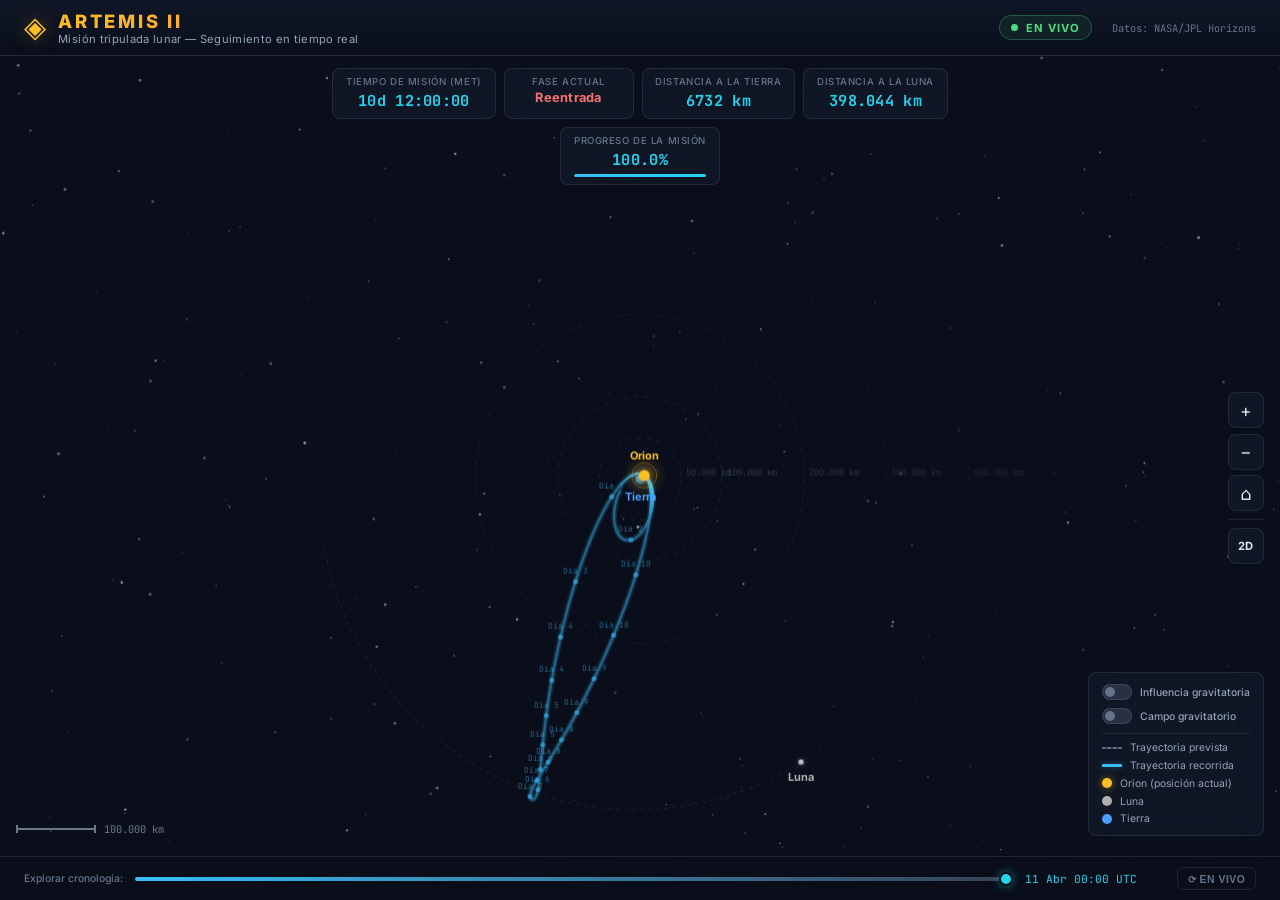
==== claude-antigravity/index.html @ 330163ac "refactor: move to claude-antigravity" ====
<!DOCTYPE html>
<html lang="es">
<head>
    <meta charset="UTF-8">
    <meta name="viewport" content="width=device-width, initial-scale=1.0">
    <title>Artemis II — Seguimiento en Tiempo Real</title>
    <meta name="description" content="Visualización a escala real de la trayectoria de la misión Artemis II alrededor de la Luna, con datos de telemetría del JPL Horizons de la NASA.">
    <link rel="preconnect" href="https://fonts.googleapis.com">
    <link href="https://fonts.googleapis.com/css2?family=Inter:wght@300;400;500;600;700;800;900&family=JetBrains+Mono:wght@400;500&display=swap" rel="stylesheet">
    <link rel="stylesheet" href="style.css">
</head>
<body>
    <div id="app">
        <!-- Header -->
        <header id="header">
            <div class="header-left">
                <div class="mission-badge">
                    <span class="badge-icon">◈</span>
                    <div>
                        <h1>ARTEMIS II</h1>
                        <p class="subtitle">Misión tripulada lunar — Seguimiento en tiempo real</p>
                    </div>
                </div>
            </div>
            <div class="header-right">
                <div class="live-indicator" id="liveIndicator">
                    <span class="live-dot"></span>
                    <span>EN VIVO</span>
                </div>
                <div class="data-source">
                    Datos: NASA/JPL Horizons
                </div>
            </div>
        </header>

        <!-- Main visualization -->
        <main id="main">
            <canvas id="trajectoryCanvas"></canvas>
            
            <!-- Info overlay -->
            <div id="infoPanel" class="info-panel">
                <div class="info-row">
                    <div class="info-card" id="cardMET">
                        <span class="info-label">Tiempo de misión (MET)</span>
                        <span class="info-value" id="metValue">--:--:--</span>
                    </div>
                    <div class="info-card" id="cardPhase">
                        <span class="info-label">Fase actual</span>
                        <span class="info-value phase-value" id="phaseValue">—</span>
                    </div>
                    <div class="info-card" id="cardDistEarth">
                        <span class="info-label">Distancia a la Tierra</span>
                        <span class="info-value" id="distEarthValue">— km</span>
                    </div>
                    <div class="info-card" id="cardDistMoon">
                        <span class="info-label">Distancia a la Luna</span>
                        <span class="info-value" id="distMoonValue">— km</span>
                    </div>
                    <div class="info-card" id="cardProgress">
                        <span class="info-label">Progreso de la misión</span>
                        <span class="info-value" id="progressValue">—%</span>
                        <div class="progress-bar">
                            <div class="progress-fill" id="progressFill"></div>
                        </div>
                    </div>
                </div>
            </div>
            
            <!-- Controls -->
            <div id="controls" class="controls">
                <button id="btnZoomIn" class="ctrl-btn" title="Acercar">+</button>
                <button id="btnZoomOut" class="ctrl-btn" title="Alejar">−</button>
                <button id="btnReset" class="ctrl-btn" title="Centrar">⌂</button>
                <div class="ctrl-separator"></div>
                <button id="btnToggle2D3D" class="ctrl-btn text-btn" title="Alternar vista">2D</button>
            </div>

            <!-- Scale indicator -->
            <div id="scaleIndicator" class="scale-indicator">
                <div class="scale-bar"></div>
                <span id="scaleLabel">— km</span>
            </div>
            
            <!-- Legend -->
            <div id="legend" class="legend">
                <label class="legend-toggle" id="gravityToggle">
                    <input type="checkbox" id="chkGravity">
                    <span class="toggle-switch"></span>
                    <span class="toggle-label">Influencia gravitatoria</span>
                </label>
                <label class="legend-toggle" id="gravFieldToggle">
                    <input type="checkbox" id="chkGravField">
                    <span class="toggle-switch toggle-switch-warm"></span>
                    <span class="toggle-label">Campo gravitatorio</span>
                </label>
                <div class="legend-separator"></div>
                <div class="legend-item">
                    <span class="legend-line future"></span>
                    <span>Trayectoria prevista</span>
                </div>
                <div class="legend-item">
                    <span class="legend-line completed"></span>
                    <span>Trayectoria recorrida</span>
                </div>
                <div class="legend-item">
                    <span class="legend-dot orion"></span>
                    <span>Orion (posición actual)</span>
                </div>
                <div class="legend-item">
                    <span class="legend-dot moon-legend"></span>
                    <span>Luna</span>
                </div>
                <div class="legend-item">
                    <span class="legend-dot earth-legend"></span>
                    <span>Tierra</span>
                </div>
            </div>

            <!-- Time slider -->
            <div id="timeControl" class="time-control">
                <label for="timeSlider" class="time-label">Explorar cronología:</label>
                <input type="range" id="timeSlider" min="0" max="1000" value="0" step="1">
                <span id="timeDisplay" class="time-display">—</span>
                <button id="btnLive" class="btn-live" title="Volver al tiempo real">⟳ EN VIVO</button>
            </div>
        </main>
    </div>

    <script src="trajectory_data.js"></script>
    <script src="script.js"></script>
</body>
</html>
---- claude-antigravity/style.css ----
/* ===== Reset & Base ===== */
*, *::before, *::after {
    margin: 0;
    padding: 0;
    box-sizing: border-box;
}

:root {
    --bg-primary: #0a0e1a;
    --bg-secondary: #111827;
    --bg-card: rgba(17, 24, 39, 0.85);
    --bg-card-hover: rgba(30, 41, 59, 0.9);
    --text-primary: #e2e8f0;
    --text-secondary: #94a3b8;
    --text-muted: #64748b;
    --accent-blue: #38bdf8;
    --accent-cyan: #22d3ee;
    --accent-gold: #fbbf24;
    --accent-orange: #fb923c;
    --accent-green: #4ade80;
    --accent-red: #f87171;
    --accent-purple: #a78bfa;
    --earth-blue: #4a9eff;
    --moon-gray: #b0b0b0;
    --trajectory-future: rgba(100, 116, 139, 0.5);
    --trajectory-past: #38bdf8;
    --border-color: rgba(148, 163, 184, 0.15);
    --glow-blue: 0 0 20px rgba(56, 189, 248, 0.3);
    --glow-gold: 0 0 20px rgba(251, 191, 36, 0.3);
    --font-sans: 'Inter', system-ui, -apple-system, sans-serif;
    --font-mono: 'JetBrains Mono', 'Fira Code', monospace;
}

body {
    font-family: var(--font-sans);
    background: var(--bg-primary);
    color: var(--text-primary);
    overflow: hidden;
    height: 100vh;
    width: 100vw;
}

#app {
    display: flex;
    flex-direction: column;
    height: 100vh;
    width: 100vw;
}

/* ===== Header ===== */
header {
    display: flex;
    justify-content: space-between;
    align-items: center;
    padding: 0.6rem 1.5rem;
    background: linear-gradient(180deg, rgba(17, 24, 39, 0.95) 0%, rgba(10, 14, 26, 0.9) 100%);
    border-bottom: 1px solid var(--border-color);
    z-index: 100;
    backdrop-filter: blur(12px);
    flex-shrink: 0;
}

.mission-badge {
    display: flex;
    align-items: center;
    gap: 0.75rem;
}

.badge-icon {
    font-size: 1.8rem;
    color: var(--accent-gold);
    text-shadow: var(--glow-gold);
    line-height: 1;
}

header h1 {
    font-size: 1.15rem;
    font-weight: 800;
    letter-spacing: 0.15em;
    background: linear-gradient(135deg, var(--accent-gold), var(--accent-orange));
    -webkit-background-clip: text;
    -webkit-text-fill-color: transparent;
    background-clip: text;
    line-height: 1.2;
}

.subtitle {
    font-size: 0.7rem;
    color: var(--text-secondary);
    font-weight: 400;
    letter-spacing: 0.03em;
}

.header-right {
    display: flex;
    align-items: center;
    gap: 1.25rem;
}

.live-indicator {
    display: flex;
    align-items: center;
    gap: 0.5rem;
    font-size: 0.7rem;
    font-weight: 700;
    letter-spacing: 0.1em;
    color: var(--accent-green);
    padding: 0.3rem 0.65rem;
    border-radius: 999px;
    border: 1px solid rgba(74, 222, 128, 0.3);
    background: rgba(74, 222, 128, 0.08);
}

.live-indicator.inactive {
    color: var(--text-muted);
    border-color: var(--border-color);
    background: rgba(100, 116, 139, 0.08);
}

.live-indicator.inactive .live-dot {
    background: var(--text-muted);
    animation: none;
}

.live-dot {
    width: 7px;
    height: 7px;
    border-radius: 50%;
    background: var(--accent-green);
    animation: pulse 1.5s ease-in-out infinite;
}

@keyframes pulse {
    0%, 100% { opacity: 1; box-shadow: 0 0 0 0 rgba(74, 222, 128, 0.5); }
    50% { opacity: 0.6; box-shadow: 0 0 0 4px rgba(74, 222, 128, 0); }
}

.data-source {
    font-size: 0.65rem;
    color: var(--text-muted);
    font-family: var(--font-mono);
}

/* ===== Main canvas area ===== */
main {
    position: relative;
    flex: 1;
    overflow: hidden;
    background: radial-gradient(ellipse at center, #0f172a 0%, #0a0e1a 70%);
}

#trajectoryCanvas {
    display: block;
    width: 100%;
    height: 100%;
    cursor: grab;
}

#trajectoryCanvas:active {
    cursor: grabbing;
}

/* ===== Info Panel ===== */
.info-panel {
    position: absolute;
    top: 0.75rem;
    left: 50%;
    transform: translateX(-50%);
    z-index: 10;
    pointer-events: none;
}

.info-row {
    display: flex;
    gap: 0.5rem;
    flex-wrap: wrap;
    justify-content: center;
}

.info-card {
    background: var(--bg-card);
    border: 1px solid var(--border-color);
    border-radius: 8px;
    padding: 0.45rem 0.8rem;
    backdrop-filter: blur(16px);
    min-width: 130px;
    text-align: center;
    pointer-events: auto;
    transition: background 0.2s;
}

.info-card:hover {
    background: var(--bg-card-hover);
}

.info-label {
    display: block;
    font-size: 0.6rem;
    color: var(--text-muted);
    text-transform: uppercase;
    letter-spacing: 0.06em;
    font-weight: 500;
    margin-bottom: 0.15rem;
}

.info-value {
    display: block;
    font-size: 0.95rem;
    font-weight: 700;
    font-family: var(--font-mono);
    color: var(--accent-cyan);
    letter-spacing: 0.02em;
}

.phase-value {
    font-size: 0.8rem;
    font-family: var(--font-sans);
    color: var(--accent-gold);
}

.progress-bar {
    margin-top: 0.25rem;
    height: 3px;
    background: rgba(100, 116, 139, 0.2);
    border-radius: 2px;
    overflow: hidden;
}

.progress-fill {
    height: 100%;
    background: linear-gradient(90deg, var(--accent-blue), var(--accent-cyan));
    border-radius: 2px;
    width: 0%;
    transition: width 0.5s ease;
}

/* ===== Controls ===== */
.controls {
    position: absolute;
    top: 50%;
    right: 1rem;
    transform: translateY(-50%);
    display: flex;
    flex-direction: column;
    gap: 0.35rem;
    z-index: 10;
}

.ctrl-btn {
    width: 36px;
    height: 36px;
    border-radius: 8px;
    border: 1px solid var(--border-color);
    background: var(--bg-card);
    color: var(--text-primary);
    font-size: 1.1rem;
    cursor: pointer;
    display: flex;
    align-items: center;
    justify-content: center;
    backdrop-filter: blur(12px);
    transition: all 0.15s;
    font-family: var(--font-sans);
}

.ctrl-btn:hover {
    background: var(--bg-card-hover);
    border-color: var(--accent-blue);
    color: var(--accent-blue);
}

.ctrl-btn.text-btn {
    font-size: 0.7rem;
    font-weight: 700;
    letter-spacing: 0.05em;
}

.ctrl-separator {
    height: 1px;
    background: var(--border-color);
    margin: 0.15rem 0;
}

/* ===== Scale Indicator ===== */
.scale-indicator {
    position: absolute;
    bottom: 4rem;
    left: 1rem;
    display: flex;
    align-items: center;
    gap: 0.5rem;
    z-index: 10;
    opacity: 0.7;
}

.scale-bar {
    width: 80px;
    height: 2px;
    background: var(--text-secondary);
    position: relative;
}

.scale-bar::before,
.scale-bar::after {
    content: '';
    position: absolute;
    width: 2px;
    height: 8px;
    background: var(--text-secondary);
    top: -3px;
}

.scale-bar::before { left: 0; }
.scale-bar::after { right: 0; }

#scaleLabel {
    font-size: 0.65rem;
    font-family: var(--font-mono);
    color: var(--text-secondary);
}

/* ===== Legend ===== */
.legend {
    position: absolute;
    bottom: 4rem;
    right: 1rem;
    display: flex;
    flex-direction: column;
    gap: 0.3rem;
    z-index: 10;
    background: var(--bg-card);
    border: 1px solid var(--border-color);
    border-radius: 8px;
    padding: 0.6rem 0.8rem;
    backdrop-filter: blur(16px);
}

.legend-item {
    display: flex;
    align-items: center;
    gap: 0.5rem;
    font-size: 0.65rem;
    color: var(--text-secondary);
}

.legend-line {
    display: inline-block;
    width: 20px;
    height: 2px;
    border-radius: 1px;
}

.legend-line.future {
    background: var(--trajectory-future);
    border: 1px dashed var(--text-muted);
    height: 0;
}

.legend-line.completed {
    background: var(--trajectory-past);
    height: 3px;
    box-shadow: 0 0 6px rgba(56, 189, 248, 0.4);
}

.legend-dot {
    display: inline-block;
    width: 10px;
    height: 10px;
    border-radius: 50%;
}

.legend-dot.orion {
    background: var(--accent-gold);
    box-shadow: 0 0 8px rgba(251, 191, 36, 0.5);
}

.legend-dot.moon-legend {
    background: var(--moon-gray);
}

.legend-dot.earth-legend {
    background: var(--earth-blue);
}

/* ===== Toggle Switch ===== */
.legend-toggle {
    display: flex;
    align-items: center;
    gap: 0.5rem;
    cursor: pointer;
    user-select: none;
    padding: 0.1rem 0;
}

.legend-toggle input[type="checkbox"] {
    display: none;
}

.toggle-switch {
    position: relative;
    width: 30px;
    height: 16px;
    background: rgba(100, 116, 139, 0.3);
    border-radius: 999px;
    border: 1px solid rgba(100, 116, 139, 0.3);
    transition: all 0.25s ease;
    flex-shrink: 0;
}

.toggle-switch::after {
    content: '';
    position: absolute;
    top: 2px;
    left: 2px;
    width: 10px;
    height: 10px;
    border-radius: 50%;
    background: var(--text-muted);
    transition: all 0.25s ease;
}

.legend-toggle input:checked + .toggle-switch {
    background: rgba(167, 139, 250, 0.3);
    border-color: rgba(167, 139, 250, 0.5);
}

.legend-toggle input:checked + .toggle-switch::after {
    left: 16px;
    background: var(--accent-purple);
    box-shadow: 0 0 6px rgba(167, 139, 250, 0.5);
}

.toggle-label {
    font-size: 0.65rem;
    color: var(--text-secondary);
    font-weight: 500;
    transition: color 0.2s;
}

.legend-toggle input:checked ~ .toggle-label {
    color: var(--accent-purple);
}

/* Warm toggle variant for gravity field */
.legend-toggle input:checked + .toggle-switch-warm {
    background: rgba(251, 191, 36, 0.3);
    border-color: rgba(251, 191, 36, 0.5);
}

.legend-toggle input:checked + .toggle-switch-warm::after {
    left: 16px;
    background: var(--accent-gold);
    box-shadow: 0 0 6px rgba(251, 191, 36, 0.5);
}

#gravFieldToggle input:checked ~ .toggle-label {
    color: var(--accent-gold);
}

.legend-separator {
    height: 1px;
    background: var(--border-color);
    margin: 0.15rem 0;
}

/* ===== Time Control ===== */
.time-control {
    position: absolute;
    bottom: 0;
    left: 0;
    right: 0;
    display: flex;
    align-items: center;
    gap: 0.75rem;
    padding: 0.6rem 1.5rem;
    background: linear-gradient(0deg, rgba(10, 14, 26, 0.95) 0%, rgba(10, 14, 26, 0.8) 100%);
    border-top: 1px solid var(--border-color);
    backdrop-filter: blur(12px);
    z-index: 10;
}

.time-label {
    font-size: 0.65rem;
    color: var(--text-muted);
    white-space: nowrap;
    font-weight: 500;
}

#timeSlider {
    flex: 1;
    -webkit-appearance: none;
    appearance: none;
    height: 4px;
    border-radius: 2px;
    background: linear-gradient(90deg, var(--accent-blue), var(--trajectory-future));
    outline: none;
    cursor: pointer;
}

#timeSlider::-webkit-slider-thumb {
    -webkit-appearance: none;
    width: 14px;
    height: 14px;
    border-radius: 50%;
    background: var(--accent-cyan);
    border: 2px solid var(--bg-primary);
    box-shadow: 0 0 8px rgba(34, 211, 238, 0.5);
    cursor: pointer;
    transition: transform 0.1s;
}

#timeSlider::-webkit-slider-thumb:hover {
    transform: scale(1.3);
}

#timeSlider::-moz-range-thumb {
    width: 14px;
    height: 14px;
    border-radius: 50%;
    background: var(--accent-cyan);
    border: 2px solid var(--bg-primary);
    box-shadow: 0 0 8px rgba(34, 211, 238, 0.5);
    cursor: pointer;
}

.time-display {
    font-size: 0.7rem;
    font-family: var(--font-mono);
    color: var(--accent-cyan);
    white-space: nowrap;
    min-width: 140px;
}

.btn-live {
    font-size: 0.65rem;
    font-weight: 700;
    letter-spacing: 0.05em;
    color: var(--accent-green);
    background: rgba(74, 222, 128, 0.1);
    border: 1px solid rgba(74, 222, 128, 0.3);
    border-radius: 6px;
    padding: 0.3rem 0.6rem;
    cursor: pointer;
    white-space: nowrap;
    transition: all 0.15s;
}

.btn-live:hover {
    background: rgba(74, 222, 128, 0.2);
    border-color: var(--accent-green);
}

.btn-live.active {
    color: var(--text-muted);
    border-color: var(--border-color);
    background: transparent;
}

/* ===== Stars background (drawn on canvas) ===== */

/* ===== Responsive ===== */
@media (max-width: 768px) {
    header {
        padding: 0.5rem 0.75rem;
    }
    
    header h1 {
        font-size: 0.9rem;
    }
    
    .info-row {
        gap: 0.3rem;
    }
    
    .info-card {
        min-width: 95px;
        padding: 0.3rem 0.5rem;
    }
    
    .info-value {
        font-size: 0.75rem;
    }
    
    .legend {
        display: none;
    }
    
    .scale-indicator {
        bottom: 4rem;
    }
}
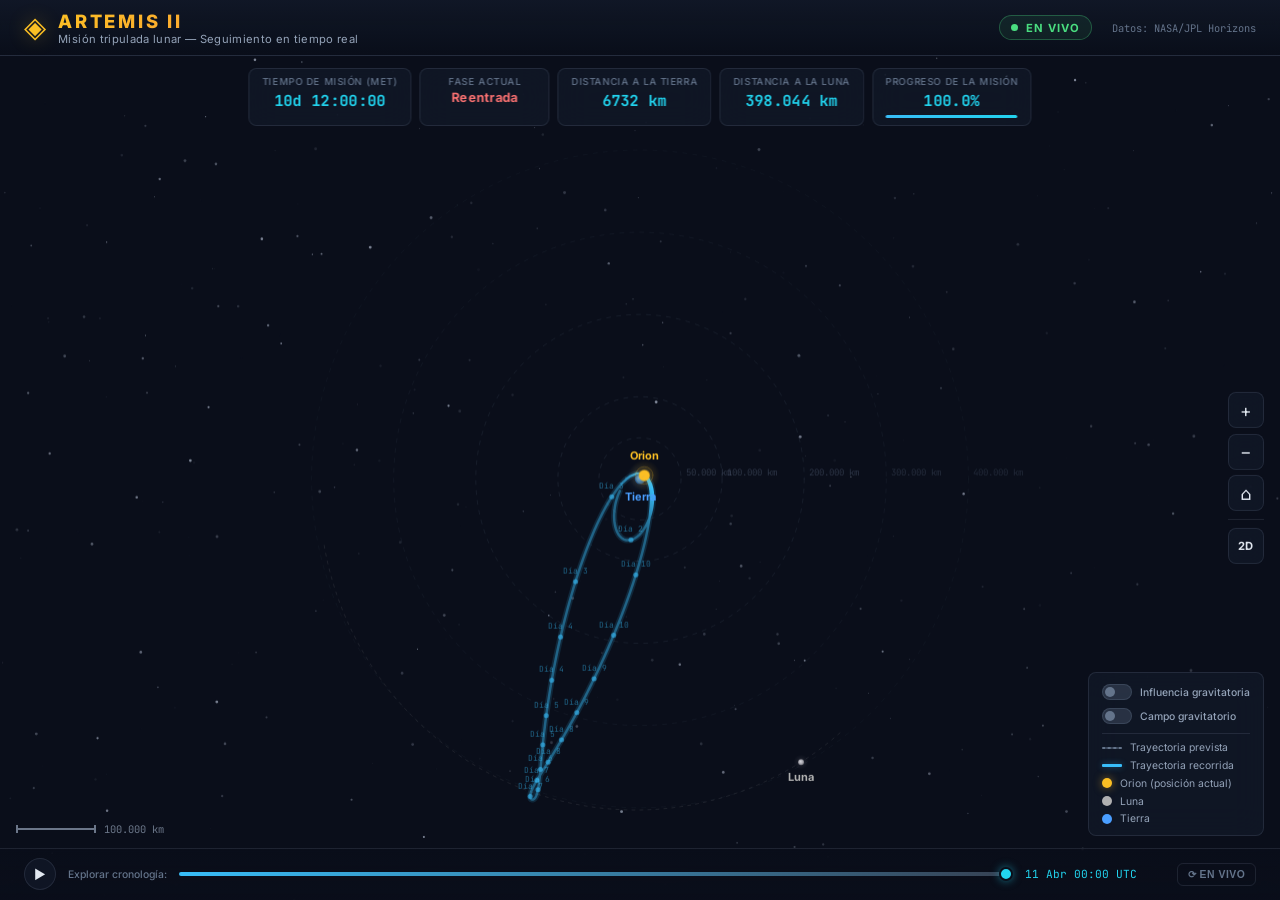
==== commit 7af43a75: "improve mobile experience" ====
--- a/claude-antigravity/index.html
+++ b/claude-antigravity/index.html
@@ -2,7 +2,7 @@
 <html lang="es">
 <head>
     <meta charset="UTF-8">
-    <meta name="viewport" content="width=device-width, initial-scale=1.0">
+    <meta name="viewport" content="width=device-width, initial-scale=1.0, maximum-scale=1.0, user-scalable=no, viewport-fit=cover">
     <title>Artemis II — Seguimiento en Tiempo Real</title>
     <meta name="description" content="Visualización a escala real de la trayectoria de la misión Artemis II alrededor de la Luna, con datos de telemetría del JPL Horizons de la NASA.">
     <link rel="preconnect" href="https://fonts.googleapis.com">
@@ -39,7 +39,7 @@
             
             <!-- Info overlay -->
             <div id="infoPanel" class="info-panel">
-                <div class="info-row">
+                <div class="info-row info-row-desktop">
                     <div class="info-card" id="cardMET">
                         <span class="info-label">Tiempo de misión (MET)</span>
                         <span class="info-value" id="metValue">--:--:--</span>
@@ -62,6 +62,36 @@
                         <div class="progress-bar">
                             <div class="progress-fill" id="progressFill"></div>
                         </div>
+                    </div>
+                </div>
+                <!-- Compact mobile info strip -->
+                <div class="info-row info-row-mobile">
+                    <div class="info-strip">
+                        <div class="info-strip-item">
+                            <span class="info-strip-label">MET</span>
+                            <span class="info-strip-value" id="metValueMobile">--:--:--</span>
+                        </div>
+                        <span class="info-strip-sep">│</span>
+                        <div class="info-strip-item">
+                            <span class="info-strip-label">Fase</span>
+                            <span class="info-strip-value phase-value" id="phaseValueMobile">—</span>
+                        </div>
+                        <span class="info-strip-sep">│</span>
+                        <div class="info-strip-item">
+                            <span class="info-strip-label">🌍</span>
+                            <span class="info-strip-value" id="distEarthValueMobile">—</span>
+                        </div>
+                        <span class="info-strip-sep">│</span>
+                        <div class="info-strip-item">
+                            <span class="info-strip-label">🌙</span>
+                            <span class="info-strip-value" id="distMoonValueMobile">—</span>
+                        </div>
+                    </div>
+                    <div class="info-strip-progress">
+                        <div class="progress-bar">
+                            <div class="progress-fill" id="progressFillMobile"></div>
+                        </div>
+                        <span class="info-strip-value" id="progressValueMobile" style="font-size:0.6rem">—%</span>
                     </div>
                 </div>
             </div>
@@ -118,6 +148,7 @@
 
             <!-- Time slider -->
             <div id="timeControl" class="time-control">
+                <button id="btnPlay" class="ctrl-btn btn-play" title="Reproducir misión">▶</button>
                 <label for="timeSlider" class="time-label">Explorar cronología:</label>
                 <input type="range" id="timeSlider" min="0" max="1000" value="0" step="1">
                 <span id="timeDisplay" class="time-display">—</span>
--- a/claude-antigravity/style.css
+++ b/claude-antigravity/style.css
@@ -37,6 +37,7 @@
     color: var(--text-primary);
     overflow: hidden;
     height: 100vh;
+    height: 100dvh;
     width: 100vw;
 }
 
@@ -44,6 +45,7 @@
     display: flex;
     flex-direction: column;
     height: 100vh;
+    height: 100dvh;
     width: 100vw;
 }
 
@@ -168,6 +170,8 @@
     transform: translateX(-50%);
     z-index: 10;
     pointer-events: none;
+    width: max-content;
+    max-width: 98%;
 }
 
 .info-row {
@@ -175,6 +179,10 @@
     gap: 0.5rem;
     flex-wrap: wrap;
     justify-content: center;
+}
+
+.info-row-mobile {
+    display: none;
 }
 
 .info-card {
@@ -473,10 +481,29 @@
     align-items: center;
     gap: 0.75rem;
     padding: 0.6rem 1.5rem;
+    padding-bottom: calc(0.6rem + env(safe-area-inset-bottom, 0px));
     background: linear-gradient(0deg, rgba(10, 14, 26, 0.95) 0%, rgba(10, 14, 26, 0.8) 100%);
     border-top: 1px solid var(--border-color);
     backdrop-filter: blur(12px);
     z-index: 10;
+}
+
+/* ===== Play Button ===== */
+.btn-play {
+    width: 32px;
+    height: 32px;
+    border-radius: 50%;
+    font-size: 0.8rem;
+    flex-shrink: 0;
+    transition: all 0.2s;
+    padding: 0;
+}
+
+.btn-play.playing {
+    background: rgba(74, 222, 128, 0.15);
+    border-color: rgba(74, 222, 128, 0.5);
+    color: var(--accent-green);
+    box-shadow: 0 0 12px rgba(74, 222, 128, 0.2);
 }
 
 .time-label {
@@ -558,27 +585,105 @@
 
 /* ===== Stars background (drawn on canvas) ===== */
 
+/* ===== Mobile Info Strip ===== */
+.info-strip {
+    display: flex;
+    align-items: center;
+    gap: 0.35rem;
+    background: var(--bg-card);
+    border: 1px solid var(--border-color);
+    border-radius: 8px;
+    padding: 0.35rem 0.6rem;
+    backdrop-filter: blur(16px);
+    pointer-events: auto;
+}
+
+.info-strip-item {
+    display: flex;
+    flex-direction: column;
+    align-items: center;
+    gap: 0.05rem;
+    min-width: 0;
+}
+
+.info-strip-label {
+    font-size: 0.5rem;
+    color: var(--text-muted);
+    text-transform: uppercase;
+    letter-spacing: 0.04em;
+    font-weight: 500;
+    line-height: 1;
+}
+
+.info-strip-value {
+    font-size: 0.65rem;
+    font-weight: 700;
+    font-family: var(--font-mono);
+    color: var(--accent-cyan);
+    letter-spacing: 0.01em;
+    white-space: nowrap;
+    line-height: 1.1;
+}
+
+.info-strip-sep {
+    color: var(--border-color);
+    font-size: 0.7rem;
+    line-height: 1;
+    flex-shrink: 0;
+}
+
+.info-strip-progress {
+    display: flex;
+    align-items: center;
+    gap: 0.4rem;
+    background: var(--bg-card);
+    border: 1px solid var(--border-color);
+    border-radius: 8px;
+    padding: 0.3rem 0.6rem;
+    backdrop-filter: blur(16px);
+    pointer-events: auto;
+}
+
+.info-strip-progress .progress-bar {
+    width: 50px;
+    margin-top: 0;
+}
+
 /* ===== Responsive ===== */
 @media (max-width: 768px) {
     header {
-        padding: 0.5rem 0.75rem;
+        padding: 0.4rem 0.6rem;
     }
     
     header h1 {
-        font-size: 0.9rem;
-    }
-    
-    .info-row {
+        font-size: 0.85rem;
+    }
+
+    .subtitle {
+        font-size: 0.6rem;
+    }
+
+    .badge-icon {
+        font-size: 1.4rem;
+    }
+
+    .data-source {
+        display: none;
+    }
+
+    .info-row-desktop {
+        display: none;
+    }
+
+    .info-row-mobile {
+        display: flex;
+        flex-direction: column;
+        align-items: center;
         gap: 0.3rem;
     }
-    
-    .info-card {
-        min-width: 95px;
-        padding: 0.3rem 0.5rem;
-    }
-    
-    .info-value {
-        font-size: 0.75rem;
+
+    .info-panel {
+        top: 0.4rem;
     }
     
     .legend {
@@ -586,6 +691,41 @@
     }
     
     .scale-indicator {
-        bottom: 4rem;
-    }
-}
+        bottom: 3.5rem;
+    }
+
+    .time-control {
+        padding: 0.45rem 0.6rem;
+        padding-bottom: calc(0.45rem + env(safe-area-inset-bottom, 0px));
+        gap: 0.4rem;
+    }
+
+    .time-label {
+        display: none;
+    }
+
+    .time-display {
+        font-size: 0.6rem;
+        min-width: 100px;
+    }
+
+    .btn-live {
+        font-size: 0.6rem;
+        padding: 0.25rem 0.45rem;
+    }
+
+    .btn-play {
+        width: 28px;
+        height: 28px;
+        font-size: 0.7rem;
+    }
+
+    .controls {
+        right: 0.5rem;
+    }
+
+    .ctrl-btn {
+        width: 32px;
+        height: 32px;
+    }
+}
